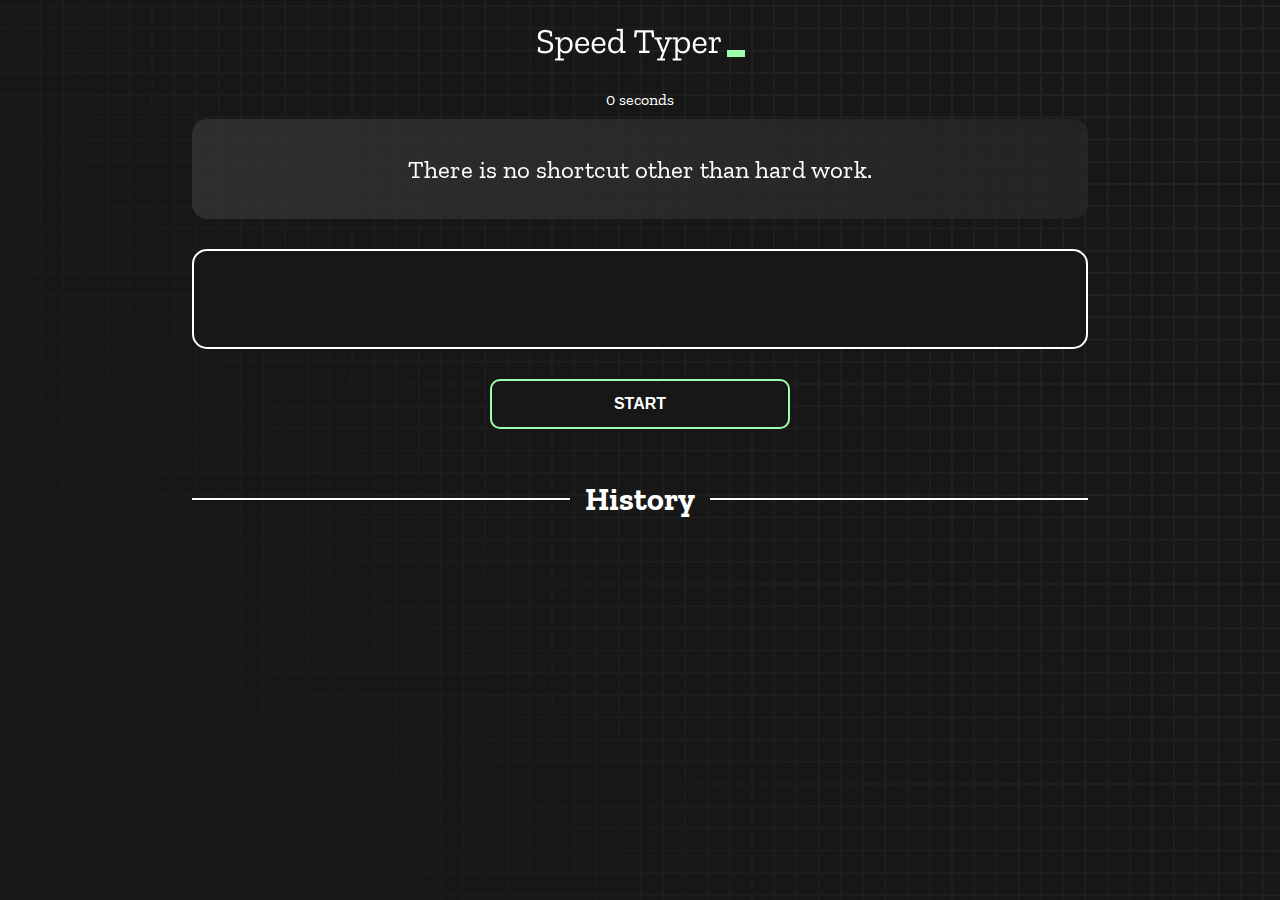
==== index.html @ 4db3f8be "Initial commit" ====
<!DOCTYPE html>
<html lang="en">
  <head>
    <meta charset="UTF-8" />
    <meta http-equiv="X-UA-Compatible" content="IE=edge" />
    <meta name="viewport" content="width=device-width, initial-scale=1.0" />
    <title>Speed Monster</title>
    <link rel="stylesheet" href="styles.css" />
    <link rel="preconnect" href="https://fonts.googleapis.com" />
    <link rel="preconnect" href="https://fonts.gstatic.com" crossorigin />
    <link
      href="https://fonts.googleapis.com/css2?family=Zilla+Slab:wght@300;400;500&display=swap"
      rel="stylesheet"
    />
  </head>
  <body>
    <h1 class="title"><img src="./logo.png" /></h1>
    <div id="show-time">0 seconds</div>

    <div class="box-container">
      <div id="question"></div>

      <div id="display" class="inactive"></div>

      <div class="buttons">
        <button id="starts">START</button>
      </div>

      <div class="divider-container">
        <div class="line"></div>
        <h1 class="title2">History</h1>
        <div class="line"></div>
      </div>
      <div id="histories"></div>
    </div>

    <div id="countdown"></div>
    <div id="modal-background" class="hidden"></div>
    <div id="result" class="hidden"></div>

    <script src="./history.js"></script>
    <script src="./script.js"></script>
  </body>
</html>
---- styles.css ----
* {
  padding: 0;
  margin: 0;
  box-sizing: border-box;
}

body {
  background-image: url("./bg.png");
  background-size: cover;
  background-position: left top;
  font-family: "Zilla Slab", serif;
}

.box-container {
  width: 70%;
  margin: 0 auto;
}

#question {
  height: 100px;
  display: flex;
  align-items: center;
  justify-content: center;
  color: white;
  font-size: 25px;
  border-radius: 15px;
  background: rgb(255, 255, 255);
  background: linear-gradient(
    92.49deg,
    rgba(255, 255, 255, 0.1) 0.18%,
    rgba(255, 255, 255, 0.05) 99.85%
  );
  backdrop-filter: blur(5px);
  margin-bottom: 30px;
}

#display {
  height: 100px;
  display: flex;
  flex-wrap: wrap;
  align-items: center;
  padding-left: 5rem;
  color: white;
  font-size: 32px;
  background-color: #171717;
  border: 2px solid #9dffad;
  border-radius: 15px;
}

#countdown {
  position: fixed;
  height: 100vh;
  width: 100vw;
  background-color: rgba(0, 0, 0, 0.8);
  top: 0;
  left: 0;
  display: flex;
  align-items: center;
  justify-content: center;
  font-size: 3rem;
  color: white;
  display: none;
}
#result {
  position: fixed;
  top: 10%; 
  left: 10%;
  transform: translate(-50%, -50%);
  height: 250px;
  width: 400px;
  background-color: #171717;
  border-radius: 15px;
  border: 2px solid #9dffad;
  color: white;
  text-align: center;
  padding: 2rem;
}
#show-time{
  text-align: center;
  color: white;
  margin: 10px 0;
}

.green {
  color: #9dffad;
}
.red {
  color: #eb6565;
}
.bold {
  font-weight: 700;
}
.inactive {
  border: 2px solid white !important;
}
.hidden {
  display: none;
}
.title {
  text-align: center;
  color: white;
  margin: 20px 0;
}

.divider-container {
  height: 80px;
  display: flex;
  justify-content: center;
  align-items: center;
  gap: 15px;
  margin: 0 auto;
}

.line {
  height: 2px;
  background: white;
  width: 100%;
}

.title2 {
  color: white;
  display: block;
}

.buttons {
  display: flex;
  justify-content: center;
  margin: 30px 0;
}
button {
  padding: 10px 20px;
  border: none;
  font-size: 16px;
  font-weight: bold;
  width: 300px;
  height: 50px;
  color: white;
  background-color: #171717;
  border-radius: 10px;
  border: 2px solid #9dffad;
  cursor: pointer;
}

#histories {
  display: flex;
  flex-wrap: wrap;
  justify-content: space-around;
}

.card {
  width: 100%;
  height: 100%;
  padding: 50px;
  display: flex;
  justify-content: space-between;
  align-items: center;
  padding: 20px 30px;
  color: white;
  border-radius: 15px;
  background: rgb(255, 255, 255);
  background: linear-gradient(
    92.49deg,
    rgba(255, 255, 255, 0.1) 0.18%,
    rgba(255, 255, 255, 0.05) 99.85%
  );
  backdrop-filter: blur(5px);
  margin-bottom: 30px;
}

#modal-background {
  background: rgb(255, 255, 255);
  background: linear-gradient(
    92.49deg,
    rgba(255, 255, 255, 0.1) 0.18%,
    rgba(255, 255, 255, 0.05) 99.85%
  );
  backdrop-filter: blur(5px);
  height: 100vh;
  width: 100%;
  position: fixed;
  top: 0;
}

@media only screen and (max-width: 700px) {
  .box-container {
    padding: 0 20px;
    width: 100%;
  }
  .card {
    flex-direction: column;
  }
}
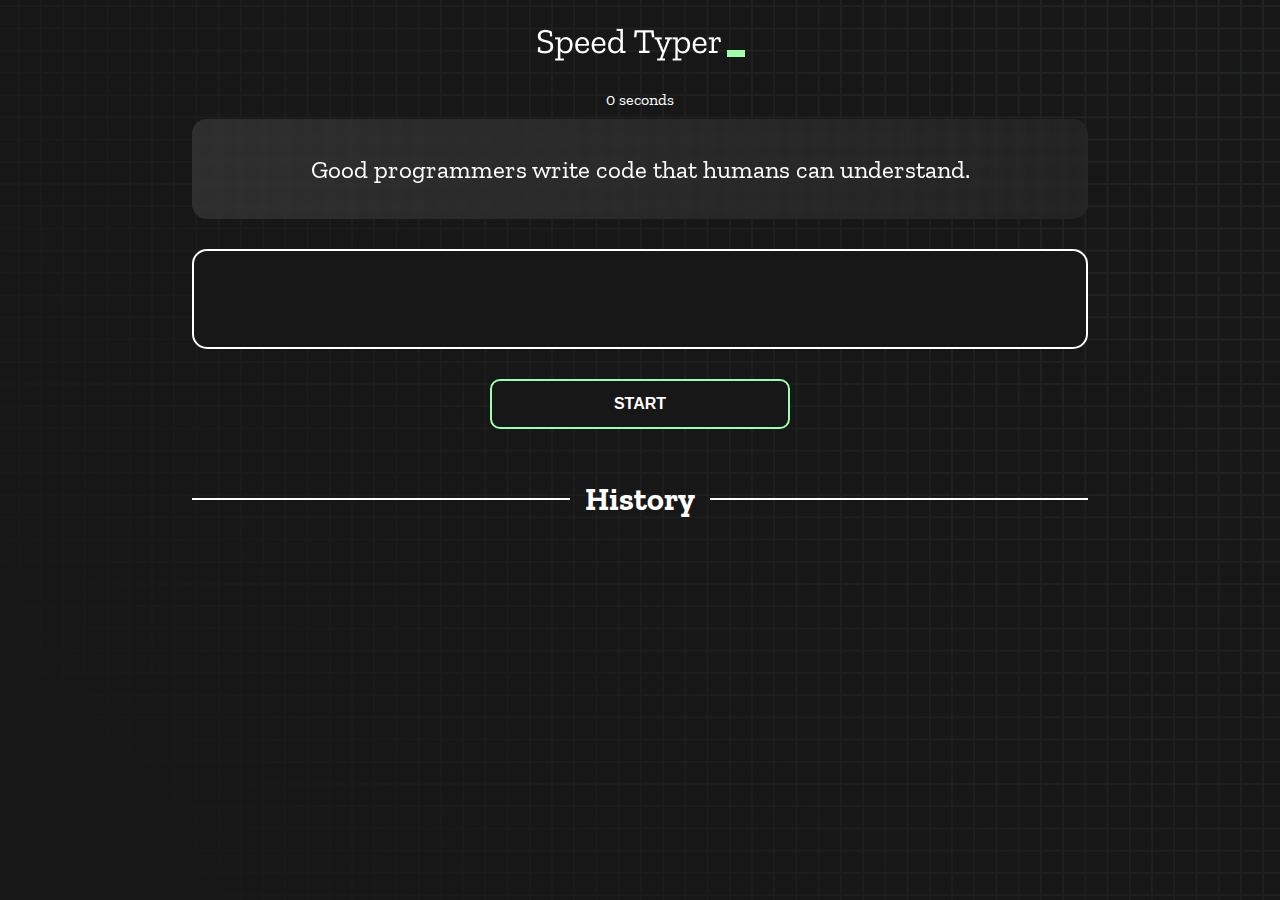
==== commit c89bebfa: "start button" ====
--- a/index.html
+++ b/index.html
@@ -14,7 +14,7 @@
     />
   </head>
   <body>
-    <h1 class="title"><img src="./logo.png" /></h1>
+    <h1 class="title"><img src="logo.png" /></h1>
     <div id="show-time">0 seconds</div>
 
     <div class="box-container">
@@ -38,7 +38,7 @@
     <div id="modal-background" class="hidden"></div>
     <div id="result" class="hidden"></div>
 
-    <script src="./history.js"></script>
-    <script src="./script.js"></script>
+    <script src="history.js"></script>
+    <script src="script.js"></script>
   </body>
 </html>
--- a/styles.css
+++ b/styles.css
@@ -63,8 +63,8 @@
 }
 #result {
   position: fixed;
-  top: 10%; 
-  left: 10%;
+  top: 45%; 
+  left: 50%;
   transform: translate(-50%, -50%);
   height: 250px;
   width: 400px;
@@ -142,9 +142,10 @@
 }
 
 #histories {
-  display: flex;
-  flex-wrap: wrap;
-  justify-content: space-around;
+  display: grid;
+  grid-template-columns: auto auto auto;
+  column-gap: 10px;
+  row-gap: 10px;
 }
 
 .card {
@@ -152,6 +153,7 @@
   height: 100%;
   padding: 50px;
   display: flex;
+  flex-direction: column;
   justify-content: space-between;
   align-items: center;
   padding: 20px 30px;
@@ -189,4 +191,9 @@
   .card {
     flex-direction: column;
   }
+  #histories {
+    display: flex;
+    flex-wrap: wrap;
+    justify-content: space-around;
+  }
 }
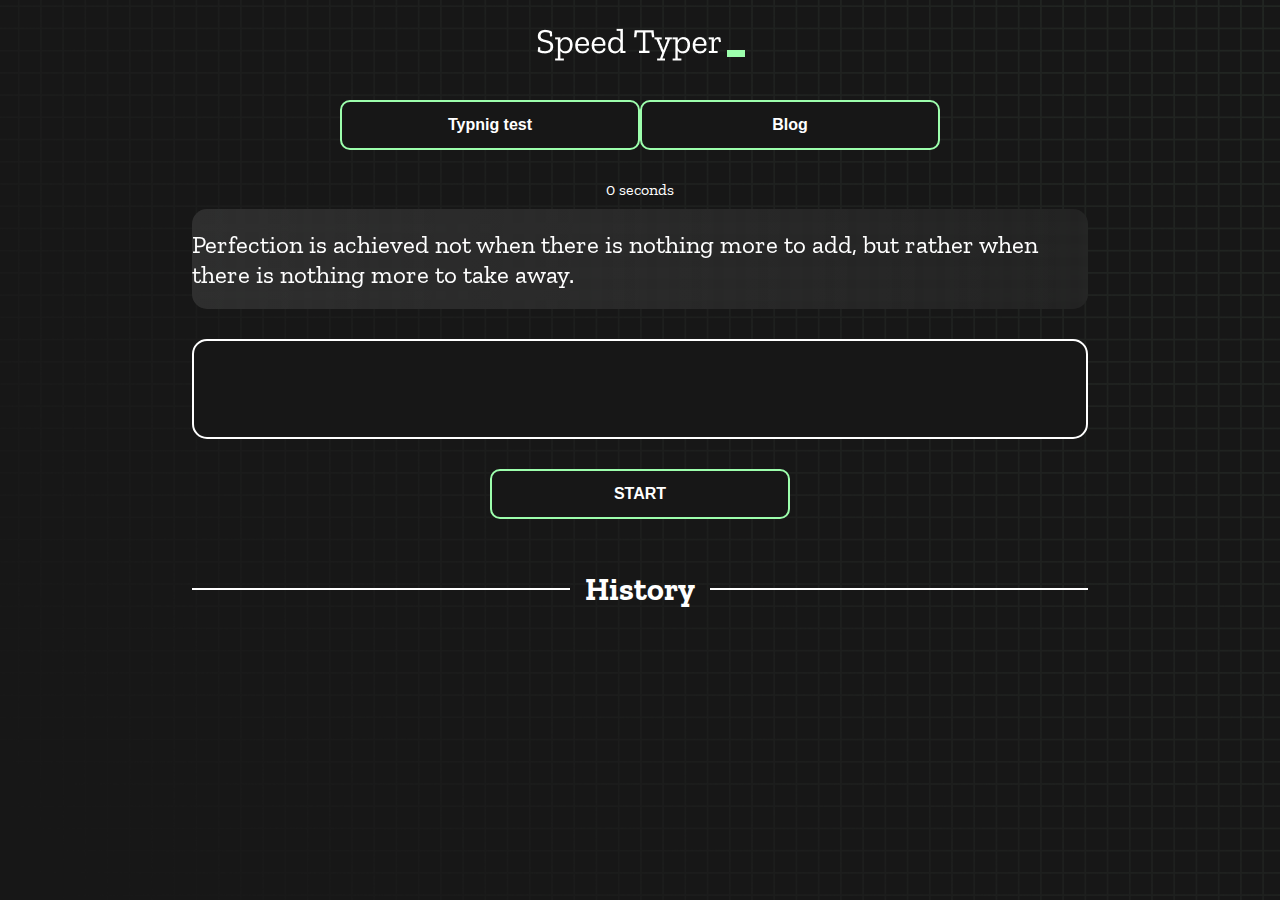
==== commit 048e1729: "blog button add" ====
--- a/index.html
+++ b/index.html
@@ -15,6 +15,10 @@
   </head>
   <body>
     <h1 class="title"><img src="logo.png" /></h1>
+    <div class="buttons">
+      <button id="">Typnig test</button>
+      <button id="">Blog</button>
+    </div>
     <div id="show-time">0 seconds</div>
 
     <div class="box-container">
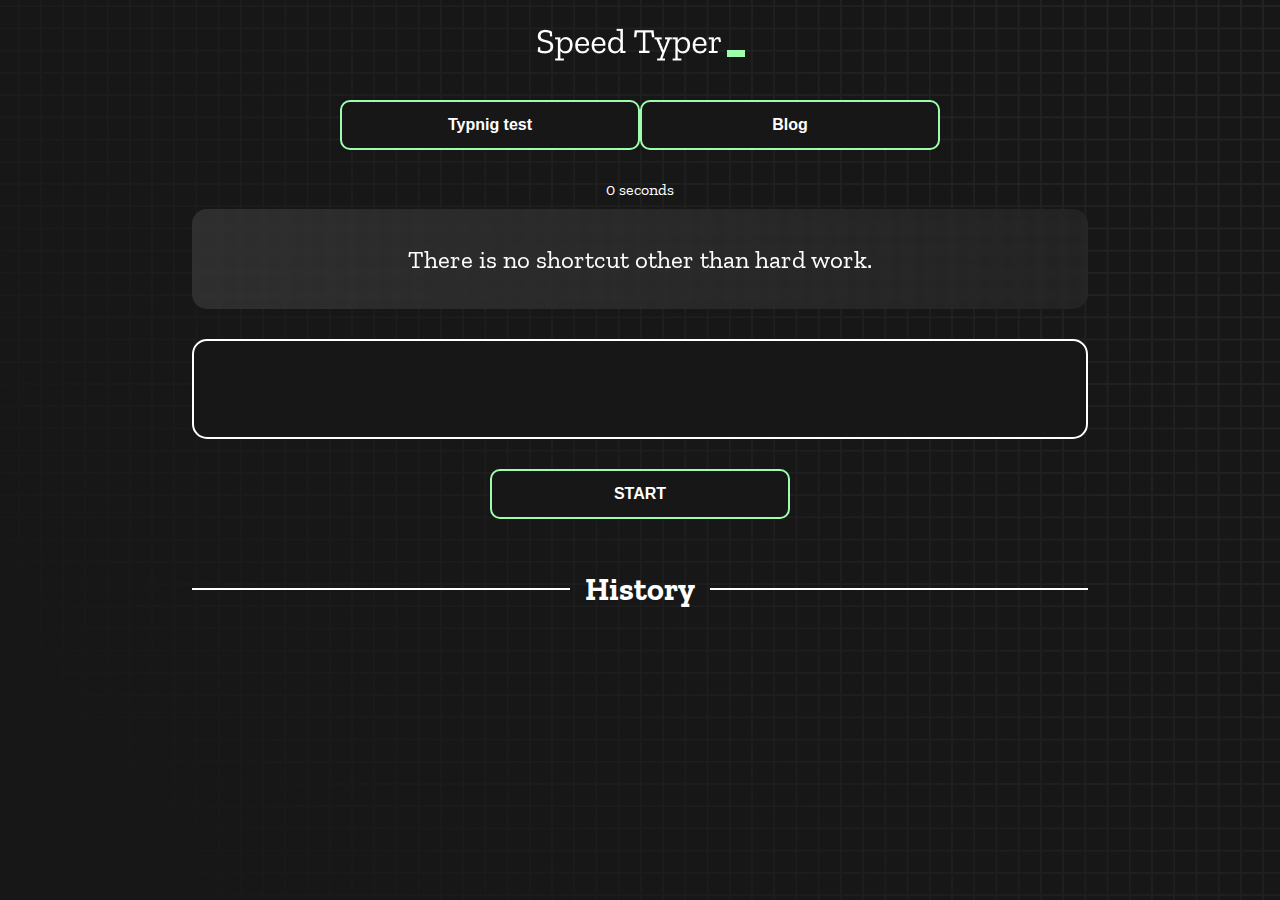
==== commit 0c7835af: "blog page creat" ====
--- a/index.html
+++ b/index.html
@@ -16,8 +16,8 @@
   <body>
     <h1 class="title"><img src="logo.png" /></h1>
     <div class="buttons">
-      <button id="">Typnig test</button>
-      <button id="">Blog</button>
+      <button href="index.html">Typnig test</button>
+      <button href="blog.html">Blog</button>
     </div>
     <div id="show-time">0 seconds</div>
 
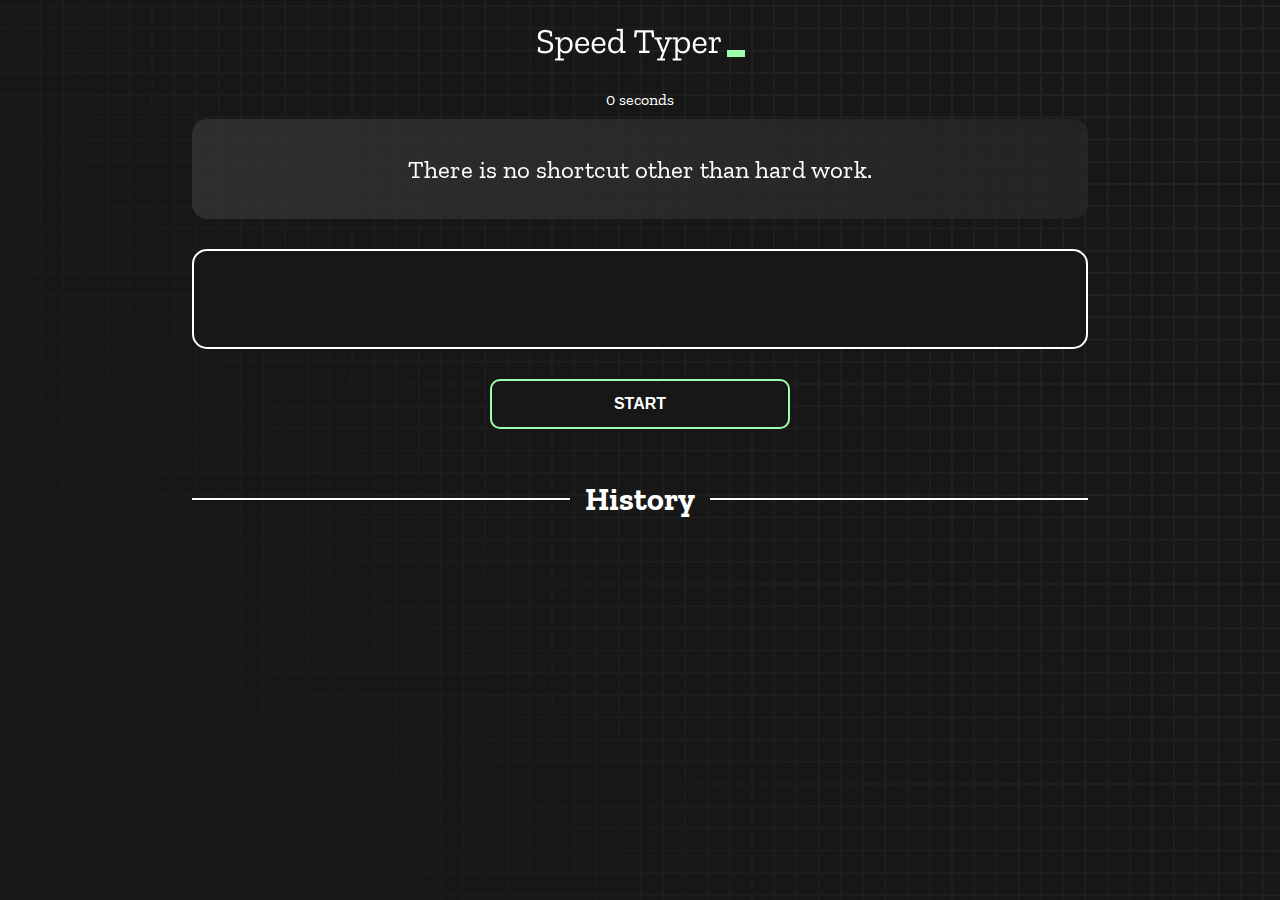
==== commit a99e4701: "blog page" ====
--- a/index.html
+++ b/index.html
@@ -12,13 +12,10 @@
       href="https://fonts.googleapis.com/css2?family=Zilla+Slab:wght@300;400;500&display=swap"
       rel="stylesheet"
     />
+    
   </head>
   <body>
     <h1 class="title"><img src="logo.png" /></h1>
-    <div class="buttons">
-      <button href="index.html">Typnig test</button>
-      <button href="blog.html">Blog</button>
-    </div>
     <div id="show-time">0 seconds</div>
 
     <div class="box-container">
